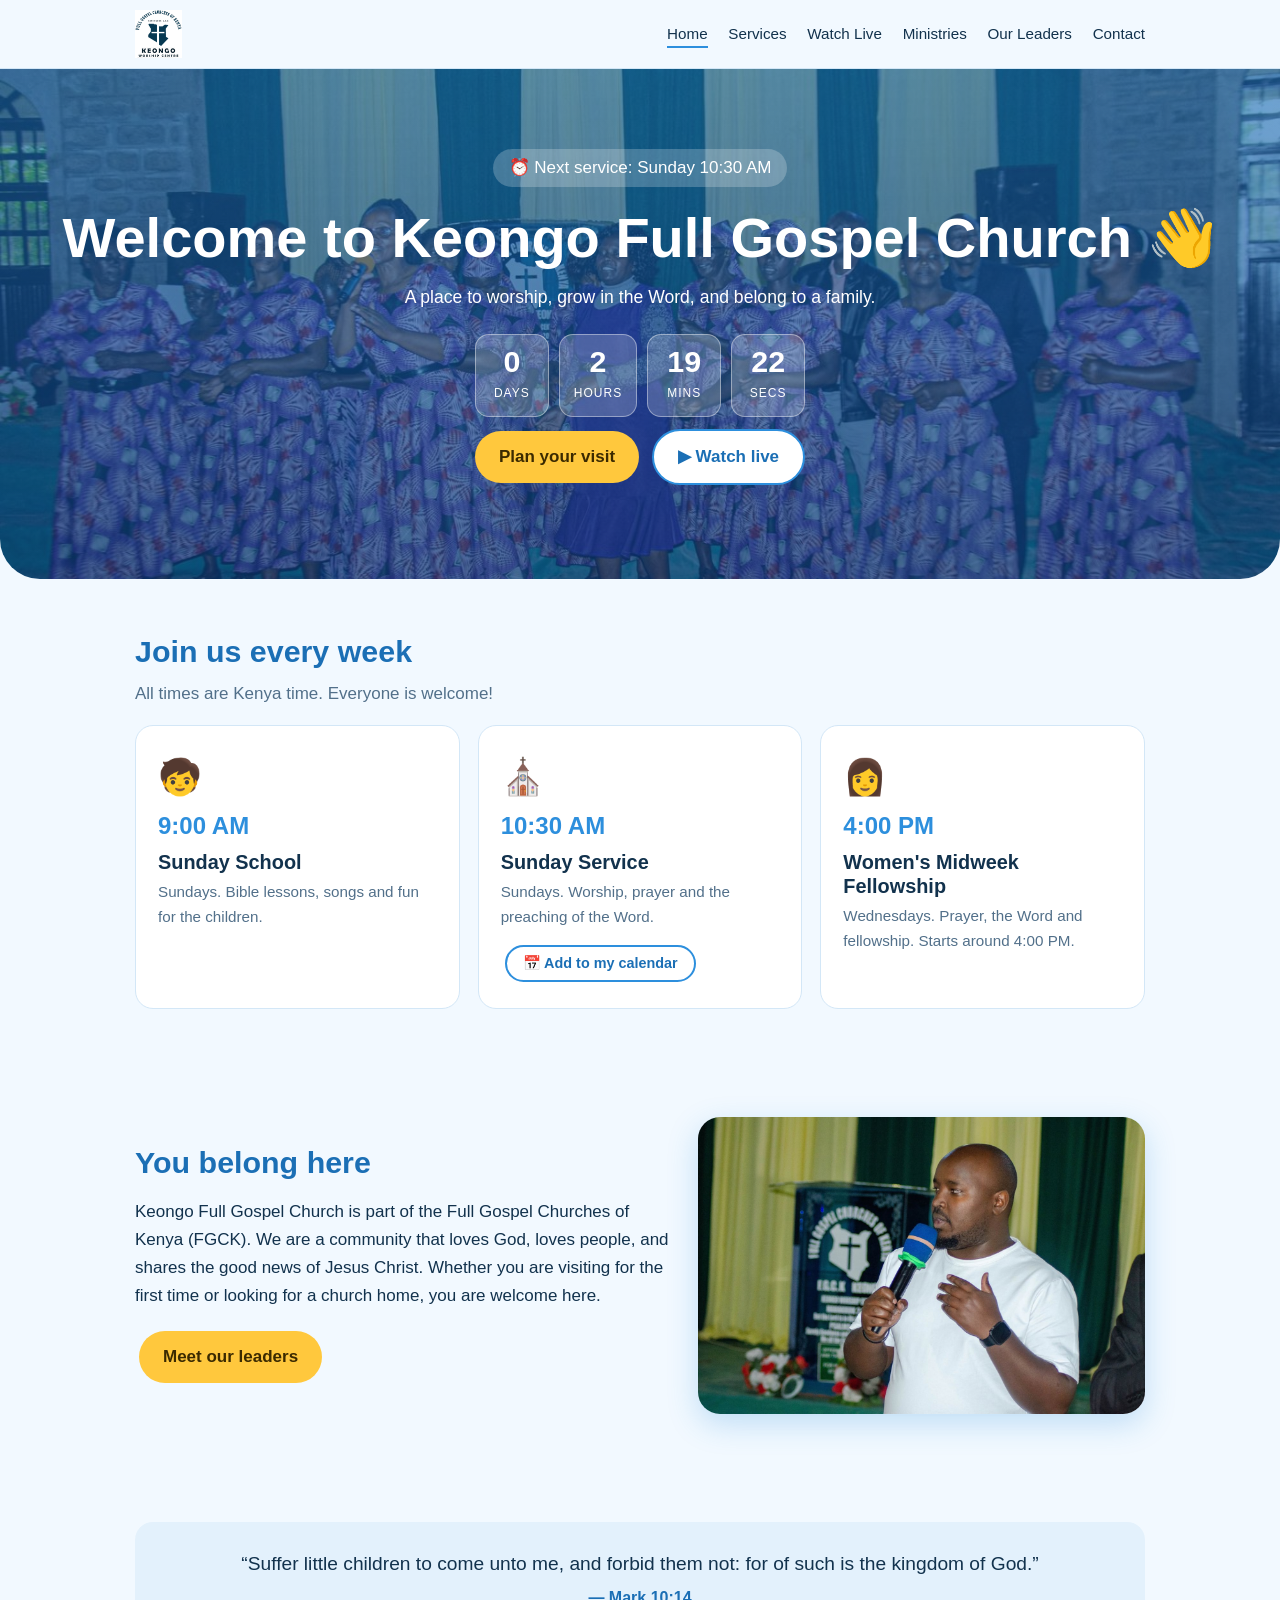
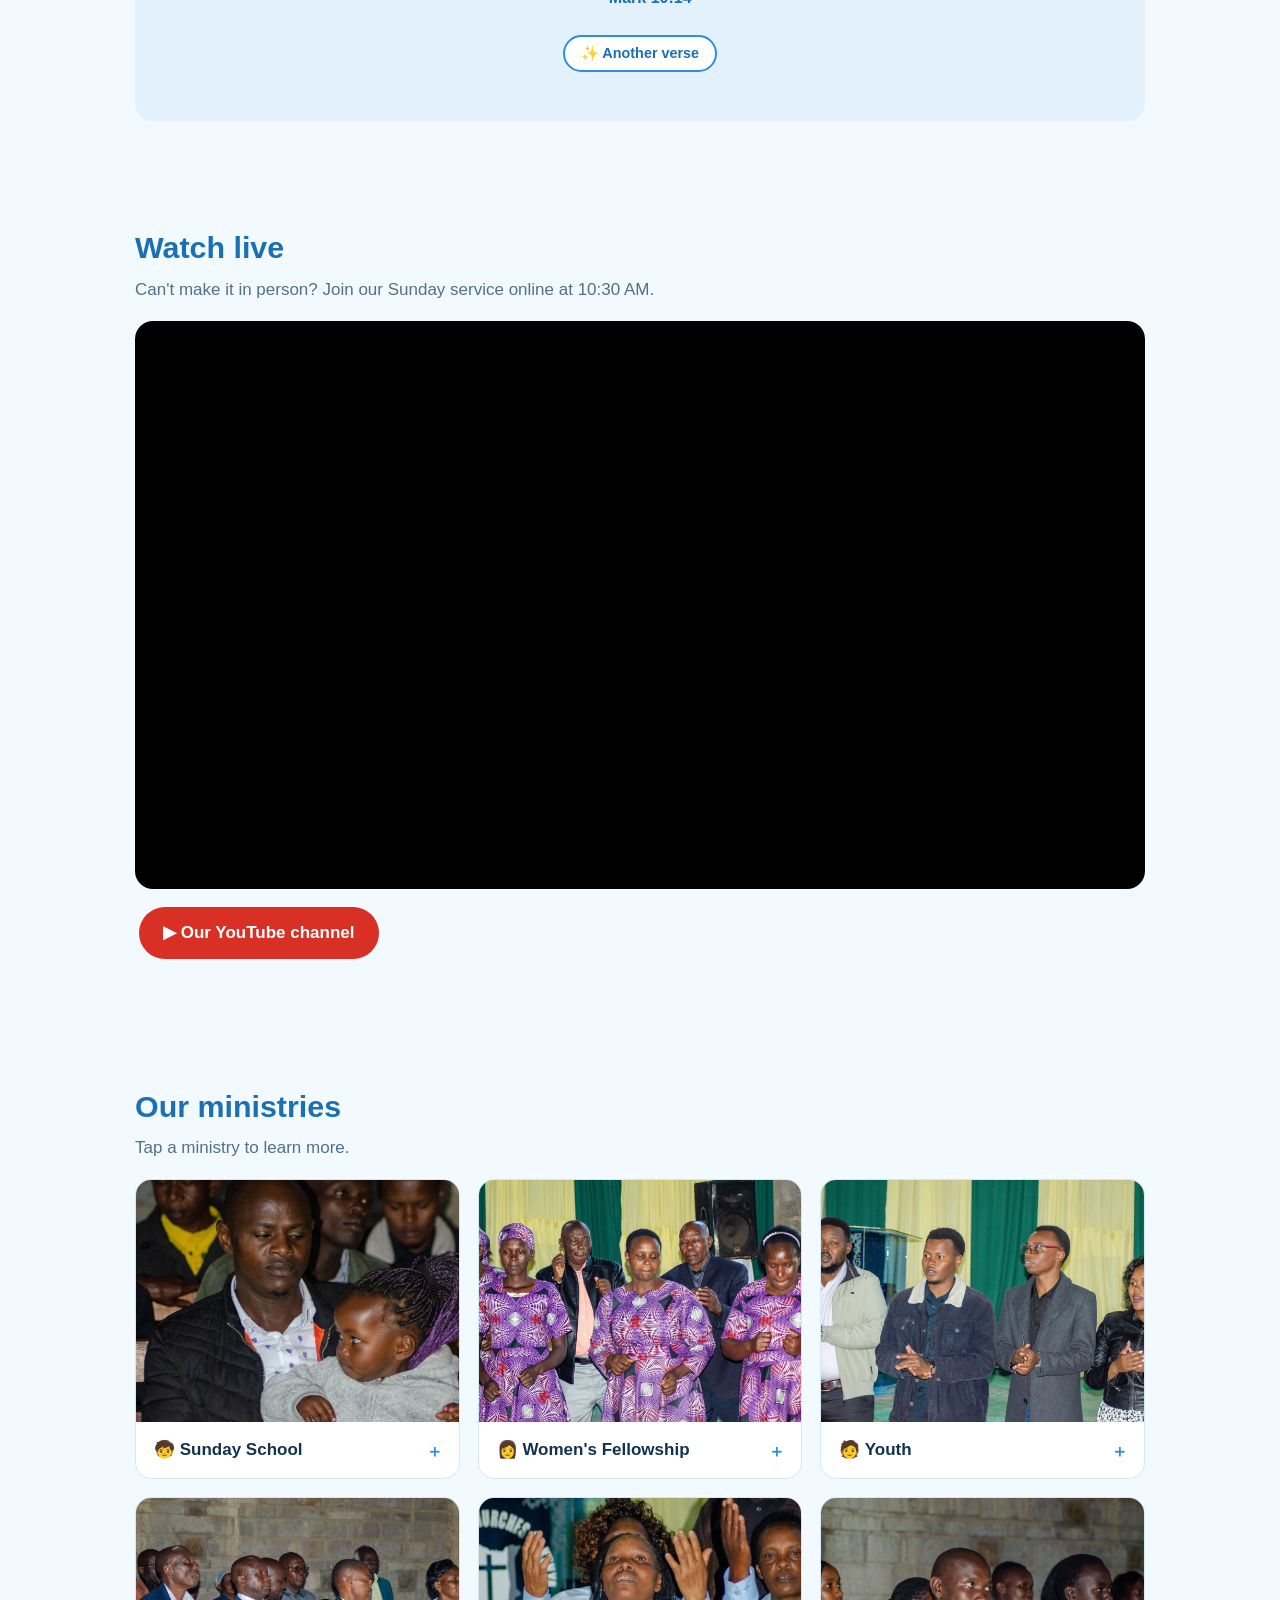
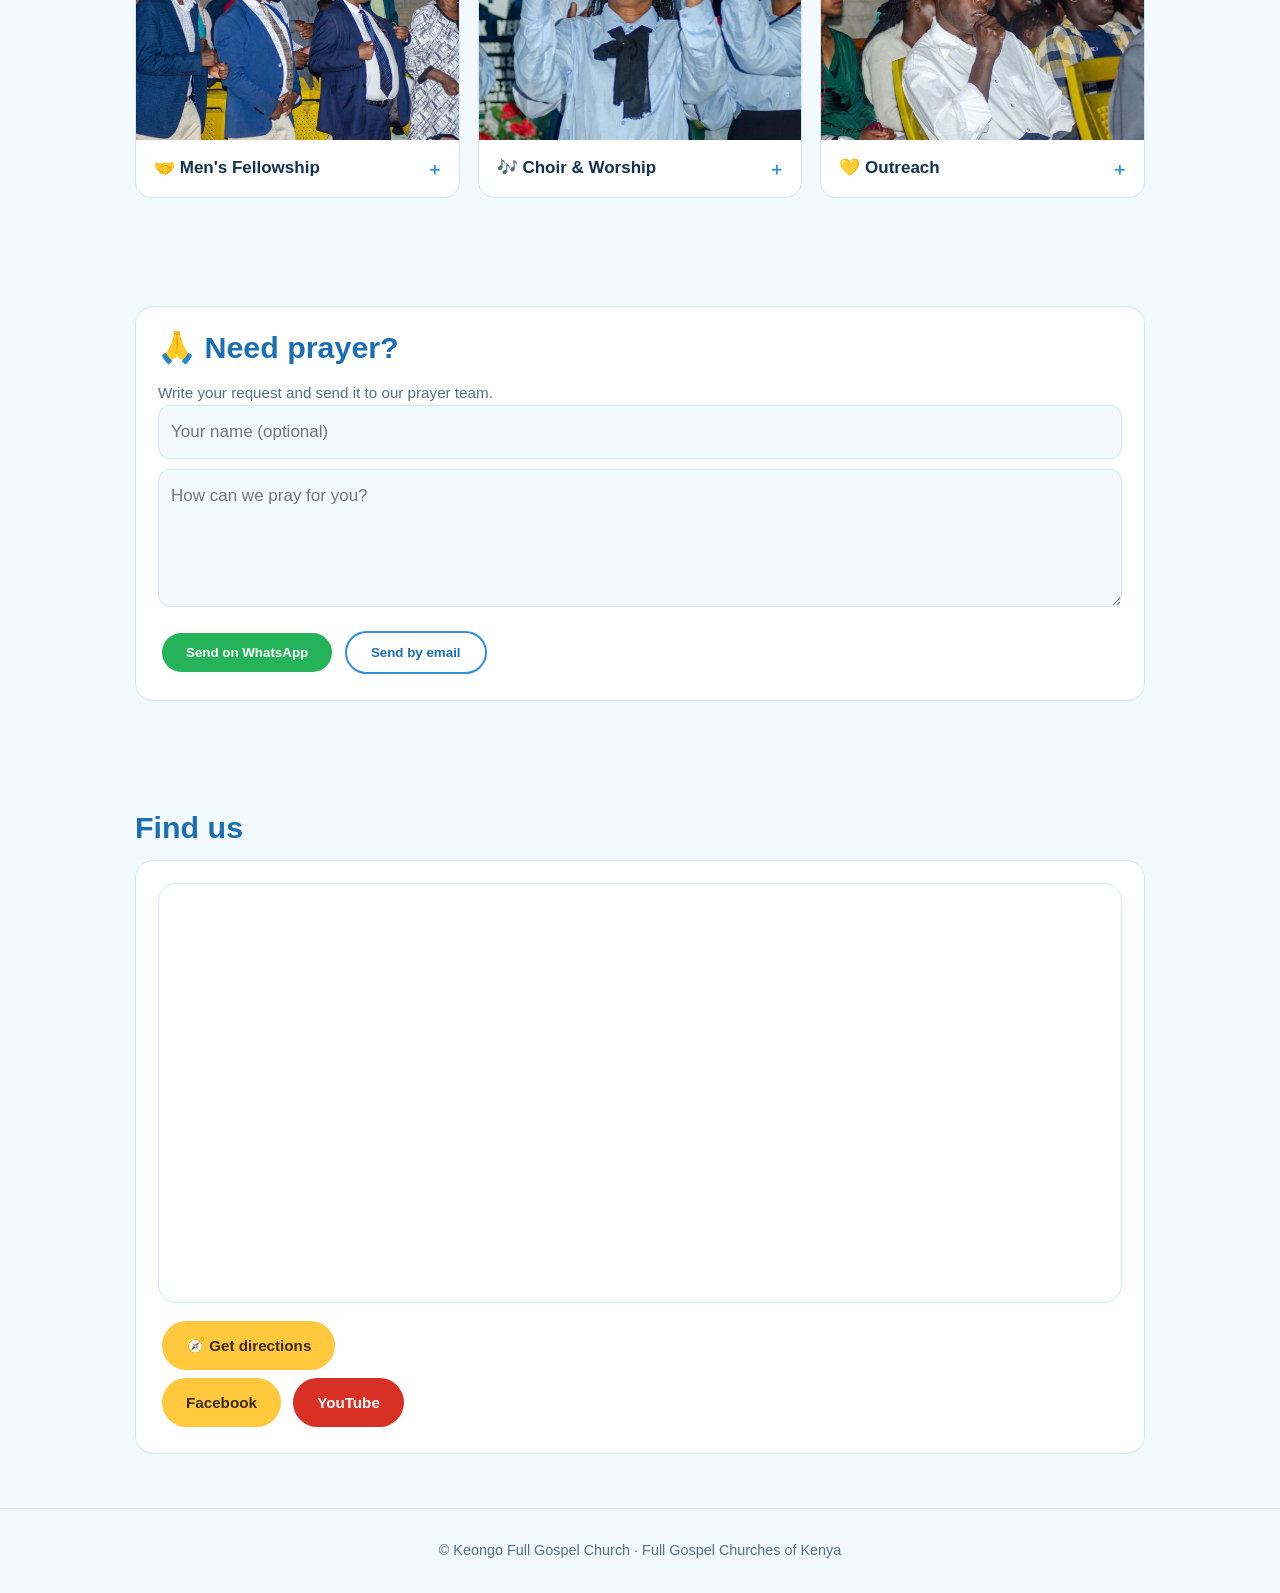
==== index.html @ 27198413 "church website, yay!!!" ====
<!DOCTYPE html>
<html lang="en">
<head>
<meta charset="utf-8">
<meta name="viewport" content="width=device-width, initial-scale=1">
<title>Keongo Full Gospel Church</title>
<meta name="description" content="Keongo Full Gospel Church (FGCK) - service times, ministries, leaders and contacts.">
<link rel="stylesheet" href="style.css">
</head>
<body>
<header><nav>
  <a class="logo" href="index.html"><img src="photos/logo-small.png" alt="Keongo Full Gospel Church" onerror="this.replaceWith('✝ Keongo FGCK')"></a>
  <div>
    <a href="index.html" class="on">Home</a>
    <a href="index.html#times">Services</a>
    <a href="index.html#watch">Watch Live</a>
    <a href="index.html#ministries">Ministries</a>
    <a href="leaders.html">Our Leaders</a>
    <a href="index.html#contact">Contact</a>
  </div>
</nav></header>

<!-- ===== TOP BANNER (photo: photos/hero.jpg) ===== -->
<div class="hero">
  <div class="pill" id="pill">⏰ Next service: Sunday 10:30 AM</div>
  <h1>Welcome to Keongo Full Gospel Church <span class="wave">👋</span></h1>
  <p>A place to worship, grow in the Word, and belong to a family.</p>
  <div class="cd" id="cd">
    <div><b id="cd-d">0</b><span>Days</span></div><div><b id="cd-h">0</b><span>Hours</span></div>
    <div><b id="cd-m">0</b><span>Mins</span></div><div><b id="cd-s">0</b><span>Secs</span></div>
  </div>
  <a class="btn" href="#times">Plan your visit</a>
  <a class="btn alt" href="#watch">▶ Watch live</a>
</div>

<!-- ===== SERVICE TIMES ===== -->
<section id="times">
  <h2 class="rv">Join us every week</h2>
  <p class="sub rv">All times are Kenya time. Everyone is welcome!</p>
  <div class="grid">
    <div class="card rv"><div class="ic">🧒</div><div class="time">9:00 AM</div><h3>Sunday School</h3><p>Sundays. Bible lessons, songs and fun for the children.</p></div>
    <div class="card rv"><div class="ic">⛪</div><div class="time">10:30 AM</div><h3>Sunday Service</h3><p>Sundays. Worship, prayer and the preaching of the Word.</p>
      <p style="margin-top:12px"><button class="btn sm alt" id="ics" type="button">📅 Add to my calendar</button></p></div>
    <div class="card rv"><div class="ic">👩</div><div class="time">4:00 PM</div><h3>Women's Midweek Fellowship</h3><p>Wednesdays. Prayer, the Word and fellowship. Starts around 4:00 PM.</p></div>
  </div>
</section>

<!-- ===== WELCOME ===== -->
<section id="about">
  <div class="about">
    <div class="rv">
      <h2>You belong here</h2>
      <p>Keongo Full Gospel Church is part of the Full Gospel Churches of Kenya (FGCK). We are a community that loves God, loves people, and shares the good news of Jesus Christ. Whether you are visiting for the first time or looking for a church home, you are welcome here.</p>
      <a class="btn" href="leaders.html">Meet our leaders</a>
    </div>
    <img class="rv" src="photos/welcome.jpg" alt="Speaking at Keongo FGC" onerror="this.style.display='none'">
  </div>
</section>

<!-- ===== VERSE ===== -->
<section>
  <div class="verse rv">
    <div id="vt"></div><small id="vr"></small>
    <p><button class="btn sm alt" id="vn" type="button">✨ Another verse</button></p>
  </div>
</section>

<!-- ===== WATCH LIVE (YouTube) =====
  EDIT: replace YOUR_CHANNEL_ID (starts with UC...) and YOUR_CHANNEL_URL (e.g. https://www.youtube.com/@YourChannel)
  Channel ID: YouTube Studio > Settings > Channel > Advanced settings. -->
<section id="watch">
  <h2 class="rv">Watch live</h2>
  <p class="sub rv">Can't make it in person? Join our Sunday service online at 10:30 AM.</p>
  <div class="video rv">
    <iframe src="https://www.youtube.com/embed/live_stream?channel=YOUR_CHANNEL_ID" title="Keongo Full Gospel Church live stream"
      allow="accelerometer; autoplay; encrypted-media; picture-in-picture; fullscreen" allowfullscreen loading="lazy"></iframe>
  </div>
  <p style="margin-top:14px"><a class="btn yt" href="https://www.youtube.com/@fgckkeongo3378" target="_blank" rel="noopener">▶ Our YouTube channel</a></p>
</section>

<!-- ===== MINISTRIES (tap a card to open) =====
  Each ministry has its own photo. To change one, edit the photos/photoN.jpg name in that line. -->
<section id="ministries">
  <h2 class="rv">Our ministries</h2>
  <p class="sub rv">Tap a ministry to learn more.</p>
  <div class="grid">
    <details class="mcard rv"><summary><img src="photos/photo4.jpg" alt="Children enjoying Sunday School" loading="lazy"><span>🧒 Sunday School</span></summary><p>Every Sunday from 9:00 AM, children learn the Bible through stories, songs and activities. Parents are welcome to stay.</p></details>
    <details class="mcard rv"><summary><img src="photos/photo12.jpg" alt="Women's fellowship singing in matching dresses" loading="lazy"><span>👩 Women's Fellowship</span></summary><p>Meets midweek from around 4:00 PM for prayer, Bible study and encouragement.</p></details>
    <details class="mcard rv"><summary><img src="photos/photo3.jpg" alt="Young people singing together" loading="lazy"><span>🧑 Youth</span></summary><p>Young people growing in faith, friendship and purpose.</p></details>
    <details class="mcard rv"><summary><img src="photos/photo6.jpg" alt="Church men worshipping" loading="lazy"><span>🤝 Men's Fellowship</span></summary><p>Brothers encouraging one another to lead and serve in Christ.</p></details>
    <details class="mcard rv"><summary><img src="photos/photo17.jpg" alt="Praise team with hands lifted" loading="lazy"><span>🎶 Choir &amp; Worship</span></summary><p>Leading the church in praise with voices, keyboard and drums. Want to join? Speak to our worship team.</p></details>
    <details class="mcard rv"><summary><img src="photos/photo5.jpg" alt="Congregation listening attentively" loading="lazy"><span>💛 Outreach</span></summary><p>Serving our community with love, prayer and practical help.</p></details>
  </div>
</section>

<!-- ===== PRAYER REQUEST ===== -->
<section id="prayer">
  <div class="card rv">
    <h2>🙏 Need prayer?</h2>
    <p class="sub">Write your request and send it to our prayer team.</p>
    <form onsubmit="return false">
      <input id="pn" placeholder="Your name (optional)">
      <textarea id="pr" rows="4" placeholder="How can we pray for you?"></textarea>
      <button class="btn wa" id="pw" type="button">Send on WhatsApp</button>
      <button class="btn alt" id="pe" type="button">Send by email</button>
    </form>
  </div>
</section>

<!-- ===== CONTACT (edit details in script.js, top of file) ===== -->
<section id="contact">
  <h2 class="rv">Find us</h2>
  <div class="card rv">
    <div class="map rv">
  <iframe src="https://www.google.com/maps?q=Keongo+Full+Gospel+Church+Kenya&output=embed"
    title="Keongo Full Gospel Church location" loading="lazy" allowfullscreen></iframe>
</div>
<p><a class="btn" href="https://www.google.com/maps/dir/?api=1&destination=Keongo+Full+Gospel+Church+Kenya" target="_blank" rel="noopener">🧭 Get directions</a></p>
    <p>
      <a class="btn" href="https://www.facebook.com/KeongoFGCK" target="_blank" rel="noopener">Facebook</a>
      <a class="btn yt" href="https://www.youtube.com/@fgckkeongo3378" target="_blank" rel="noopener">YouTube</a>
    </p>
  </div>
</section>

<footer>© Keongo Full Gospel Church · Full Gospel Churches of Kenya</footer>
<script src="script.js"></script>
</body>
</html>
---- style.css ----
:root{--bg:#f2f9ff;--card:#fff;--ink:#12324d;--muted:#52708a;--accent:#2d8fdd;--accent2:#1b6fb5;--sun:#ffc83d;--line:#d3e7f7;--soft:#e3f1fc}
@media (prefers-color-scheme:dark){:root{--bg:#0d1b2a;--card:#14283c;--ink:#e8f3fc;--muted:#9db7cc;--accent:#5db4f5;--accent2:#8cc9f8;--line:#24405a;--soft:#112336}}
*,*:before,*:after{box-sizing:border-box}
html{scroll-behavior:smooth;scroll-padding-top:70px}
body{margin:0;background:var(--bg);color:var(--ink);font:17px/1.65 "Segoe UI",Verdana,Arial,sans-serif}
img{max-width:100%}a{color:var(--accent2)}
h1,h2,h3{line-height:1.2}
header{position:sticky;top:0;z-index:10;background:color-mix(in srgb,var(--bg) 90%,transparent);backdrop-filter:blur(8px);border-bottom:1px solid var(--line)}
nav{max-width:1050px;margin:auto;display:flex;justify-content:space-between;align-items:center;padding:10px 20px;flex-wrap:wrap;gap:6px}
nav b{color:var(--accent2);font-size:1.1rem;text-decoration:none}
nav div a{margin-left:16px;color:var(--ink);text-decoration:none;font-size:.95rem;padding:4px 0;border-bottom:2px solid transparent}
nav div a:hover,nav div a.on{border-color:var(--accent)}
.hero{background:linear-gradient(rgba(25,110,185,.62),rgba(10,60,120,.72)),url("photos/hero.jpg") center/cover,linear-gradient(160deg,#5eb4f2,#2d8fdd);color:#fff;text-align:center;padding:80px 20px 90px;border-radius:0 0 40px 40px}
.hero.small{padding:60px 20px 70px}
.hero h1{font-size:clamp(2rem,6vw,3.5rem);margin:.2em 0}
.hero p{max-width:560px;margin:0 auto 22px;font-size:1.1rem}
.wave{display:inline-block;animation:w 2.4s infinite;transform-origin:70% 70%}
@keyframes w{0%,60%,100%{transform:rotate(0)}10%,30%{transform:rotate(14deg)}20%,40%{transform:rotate(-8deg)}50%{transform:rotate(10deg)}}
.btn{display:inline-block;background:var(--sun);color:#3b2a00;padding:12px 24px;border-radius:30px;text-decoration:none;font-weight:700;border:0;cursor:pointer;font:700 1rem inherit;font-family:inherit;margin:4px;transition:transform .15s,box-shadow .15s}
.btn:hover{transform:translateY(-3px);box-shadow:0 8px 18px rgba(0,0,0,.2)}
.btn.alt{background:var(--card);color:var(--accent2);border:2px solid var(--accent)}
.btn.yt{background:#d93025;color:#fff}.btn.wa{background:#25b35a;color:#fff}.btn.sm{padding:8px 16px;font-size:.9rem}
.cd{display:flex;gap:10px;justify-content:center;margin:18px 0 8px;flex-wrap:wrap}
.cd div{background:rgba(255,255,255,.2);border:1px solid rgba(255,255,255,.4);border-radius:14px;padding:10px 14px;min-width:74px}
.cd b{display:block;font-size:1.9rem;line-height:1.1}.cd span{font-size:.75rem;text-transform:uppercase;letter-spacing:1px}
.pill{display:inline-block;background:rgba(255,255,255,.22);border-radius:30px;padding:5px 16px;margin-bottom:6px}
.pill.live{background:#d93025;animation:pulse 1.4s infinite}
@keyframes pulse{50%{opacity:.6}}
section{max-width:1050px;margin:auto;padding:54px 20px}
h2{color:var(--accent2);font-size:1.9rem;margin:0 0 .5em}
.sub{color:var(--muted);margin-top:-.3em}
.grid{display:grid;grid-template-columns:repeat(auto-fit,minmax(240px,1fr));gap:18px}
.card{background:var(--card);border:1px solid var(--line);border-radius:18px;padding:22px;transition:transform .2s,box-shadow .2s}
.card:hover{transform:translateY(-5px);box-shadow:0 12px 26px rgba(45,143,221,.18)}
.card h3{margin:.3em 0 .2em}.card p{margin:0;color:var(--muted);font-size:.95rem}
.ic{font-size:2.2rem}.time{font-size:1.5rem;font-weight:800;color:var(--accent)}
.ph{background:#fff3c4;color:#3b2a00;padding:0 5px;border-radius:4px}
.about{display:grid;gap:26px;align-items:center}@media(min-width:760px){.about{grid-template-columns:1.2fr 1fr}}
.about img{width:100%;border-radius:22px;display:block;box-shadow:0 10px 30px rgba(45,143,221,.25);transform:rotate(1.5deg)}
.verse{background:var(--soft);border-radius:18px;padding:26px;text-align:center;font-size:1.2rem}
.verse small{display:block;color:var(--accent2);font-weight:700;margin-top:6px}
.video{position:relative;aspect-ratio:16/9;border-radius:18px;overflow:hidden;background:#000}
.video iframe{position:absolute;inset:0;width:100%;height:100%;border:0}
details{background:var(--card);border:1px solid var(--line);border-radius:16px;padding:14px 18px}
details[open]{border-color:var(--accent);box-shadow:0 6px 18px rgba(45,143,221,.15)}
summary{cursor:pointer;font-weight:700;list-style:none}summary::-webkit-details-marker{display:none}
summary:after{content:"＋";float:right;color:var(--accent)}details[open] summary:after{content:"－"}
details p{margin:10px 0 0;color:var(--muted);font-size:.95rem}
.gallery{display:grid;grid-template-columns:repeat(auto-fill,minmax(210px,1fr));gap:12px}
.gallery img{width:100%;aspect-ratio:4/3;object-fit:cover;object-position:center 25%;border-radius:14px;display:block;cursor:zoom-in;transition:transform .25s}
.gallery img:hover{transform:scale(1.04) rotate(-.6deg)}
#lb{position:fixed;inset:0;background:rgba(5,25,45,.93);display:none;align-items:center;justify-content:center;z-index:30}
#lb img{max-width:92vw;max-height:88vh;border-radius:8px}
#lb button{position:absolute;background:rgba(255,255,255,.2);color:#fff;border:0;font-size:1.8rem;width:48px;height:48px;border-radius:50%;cursor:pointer}
#lb .x{top:16px;right:16px}#lb .p{left:12px}#lb .n{right:12px}
form input,form textarea{width:100%;padding:12px;border:1px solid var(--line);border-radius:12px;font:inherit;background:var(--bg);color:var(--ink);margin-bottom:10px}
.person{text-align:center}
.av{width:120px;height:120px;border-radius:50%;margin:0 auto 10px;background:linear-gradient(135deg,#7cc4f5,#2d8fdd);color:#fff;font-size:2.2rem;font-weight:800;display:flex;align-items:center;justify-content:center;overflow:hidden}
.av img{width:100%;height:100%;object-fit:cover}
.person .role{color:var(--accent2);font-weight:700;font-size:.9rem}
.person.big{max-width:420px;margin:0 auto 26px;border:2px solid var(--accent)}.person.big .av{width:160px;height:160px}
footer{text-align:center;padding:30px 20px;color:var(--muted);border-top:1px solid var(--line);font-size:.9rem}
.js .rv{opacity:0;transform:translateY(26px);transition:opacity .6s,transform .6s}.js .rv.in{opacity:1;transform:none}
@media (prefers-reduced-motion:reduce){*{animation:none!important;transition:none!important}.js .rv{opacity:1;transform:none}}
.av img+span{display:none}

.mcard{padding:0;overflow:hidden}
.mcard summary{position:relative}
.mcard summary:after{position:absolute;right:16px;bottom:12px;float:none}
.mcard img{width:100%;aspect-ratio:4/3;object-fit:cover;object-position:center 25%;display:block;transition:transform .3s}
.mcard:hover img{transform:scale(1.05)}
.mcard summary{overflow:hidden}
.mcard span{display:block;padding:14px 46px 14px 18px;font-weight:700}
.mcard p{padding:0 18px 18px;margin:0}
.map{position:relative;aspect-ratio:16/9;max-height:420px;width:100%;border-radius:18px;overflow:hidden;border:1px solid var(--line);margin-bottom:14px}
.map iframe{position:absolute;inset:0;width:100%;height:100%;border:0}
.logo{display:flex;align-items:center;text-decoration:none}
.logo img{height:48px;width:auto;display:block}
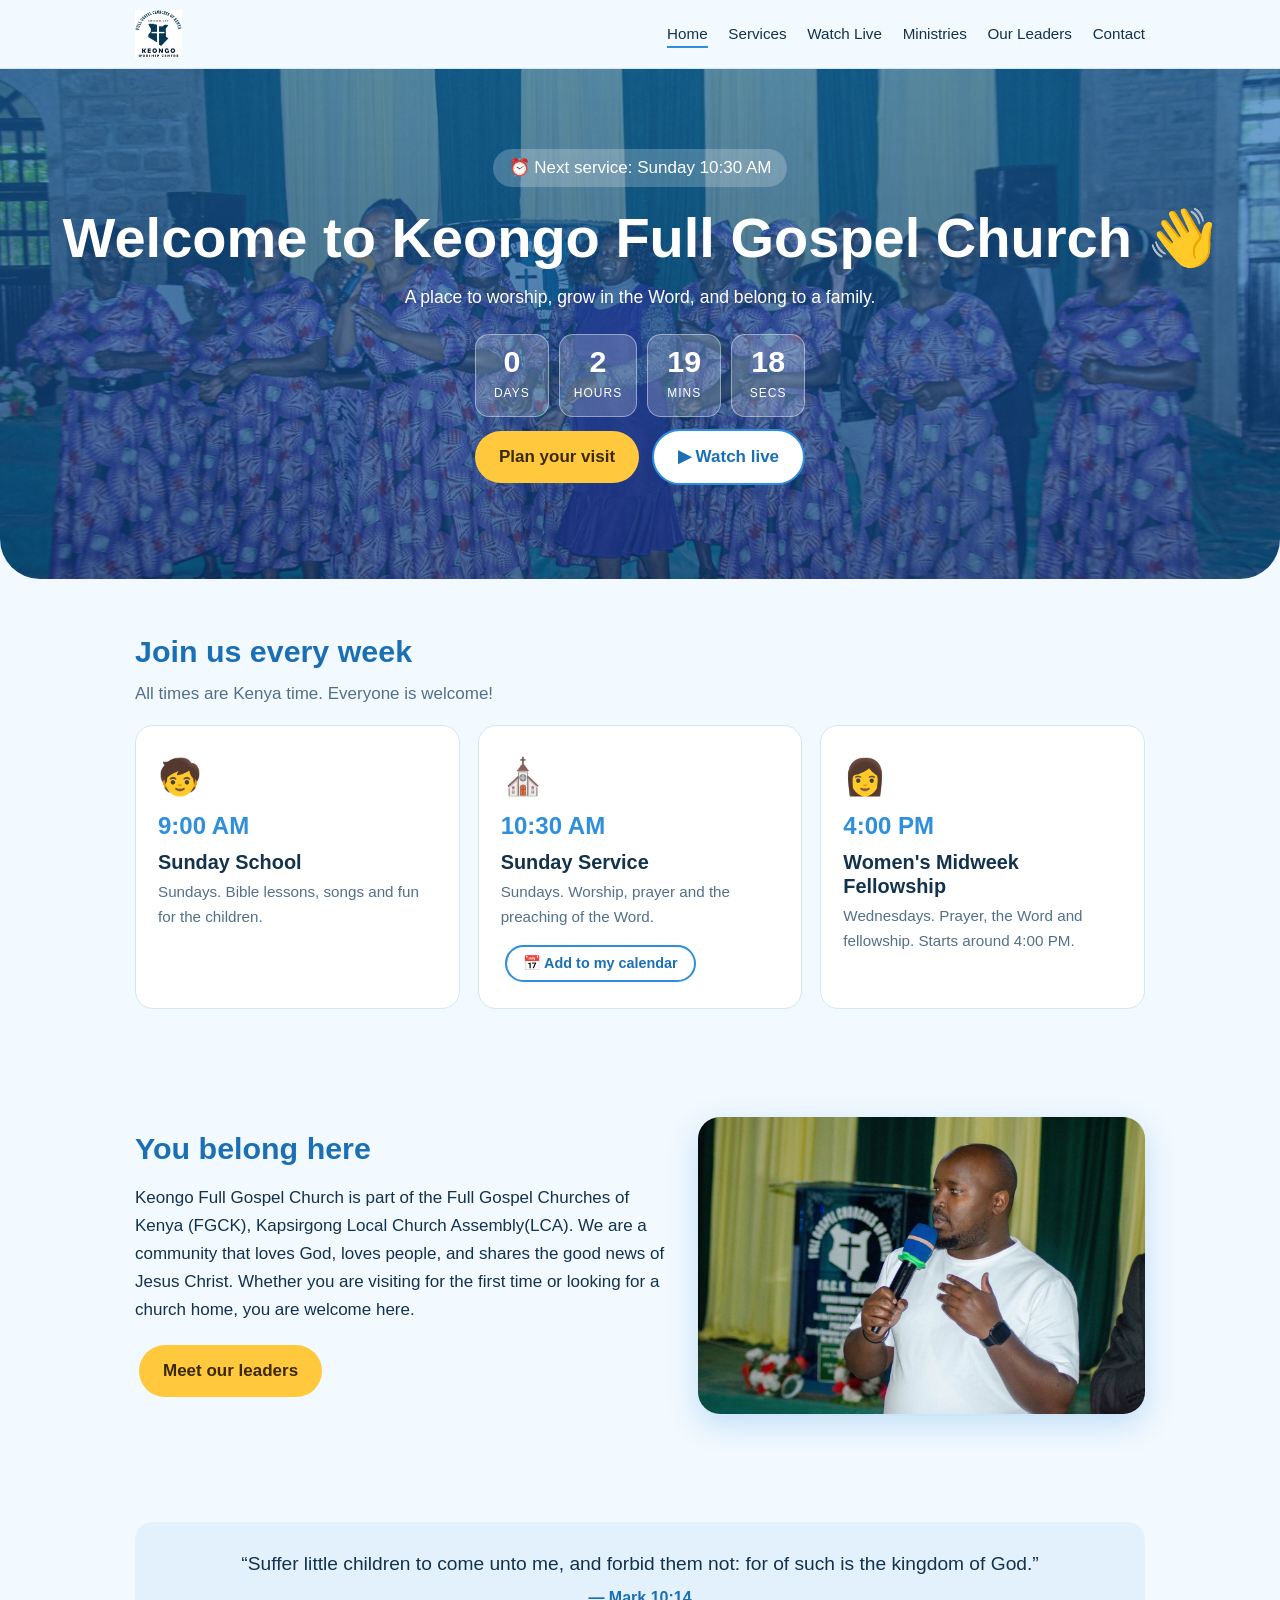
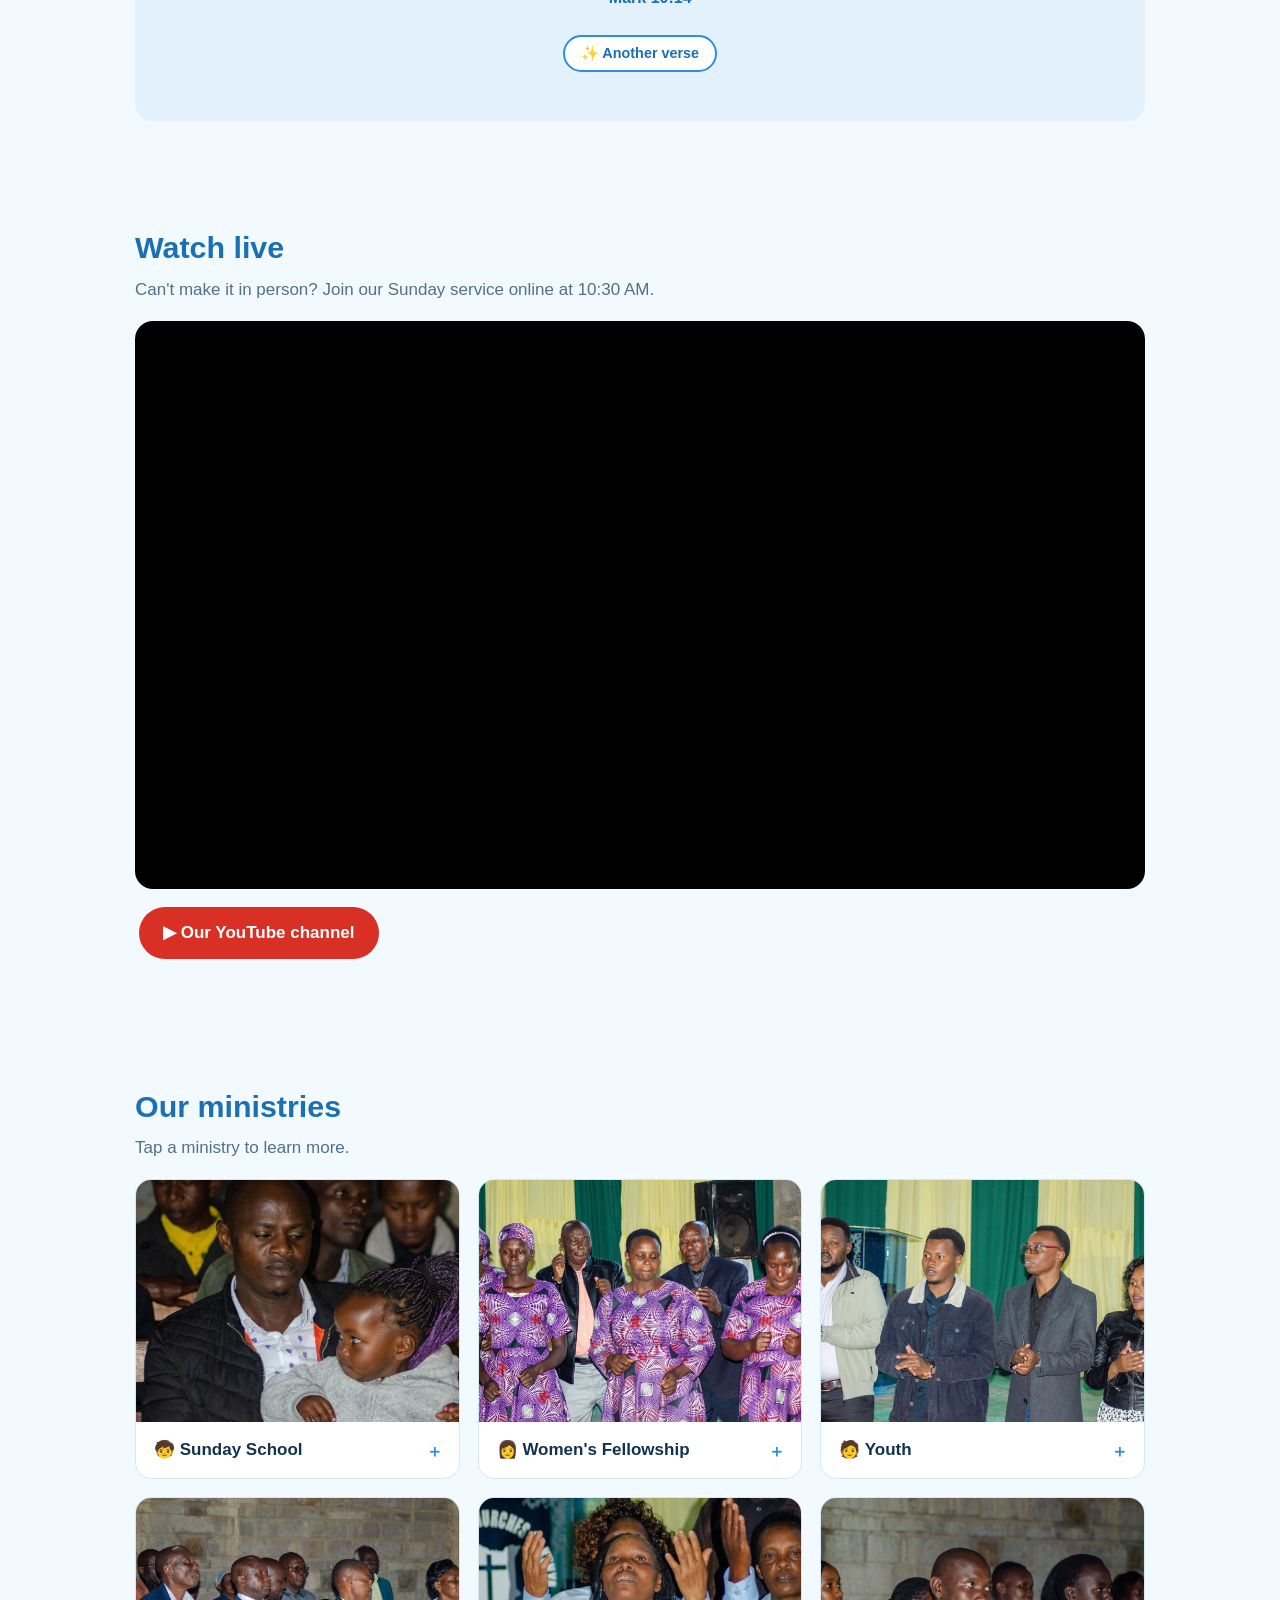
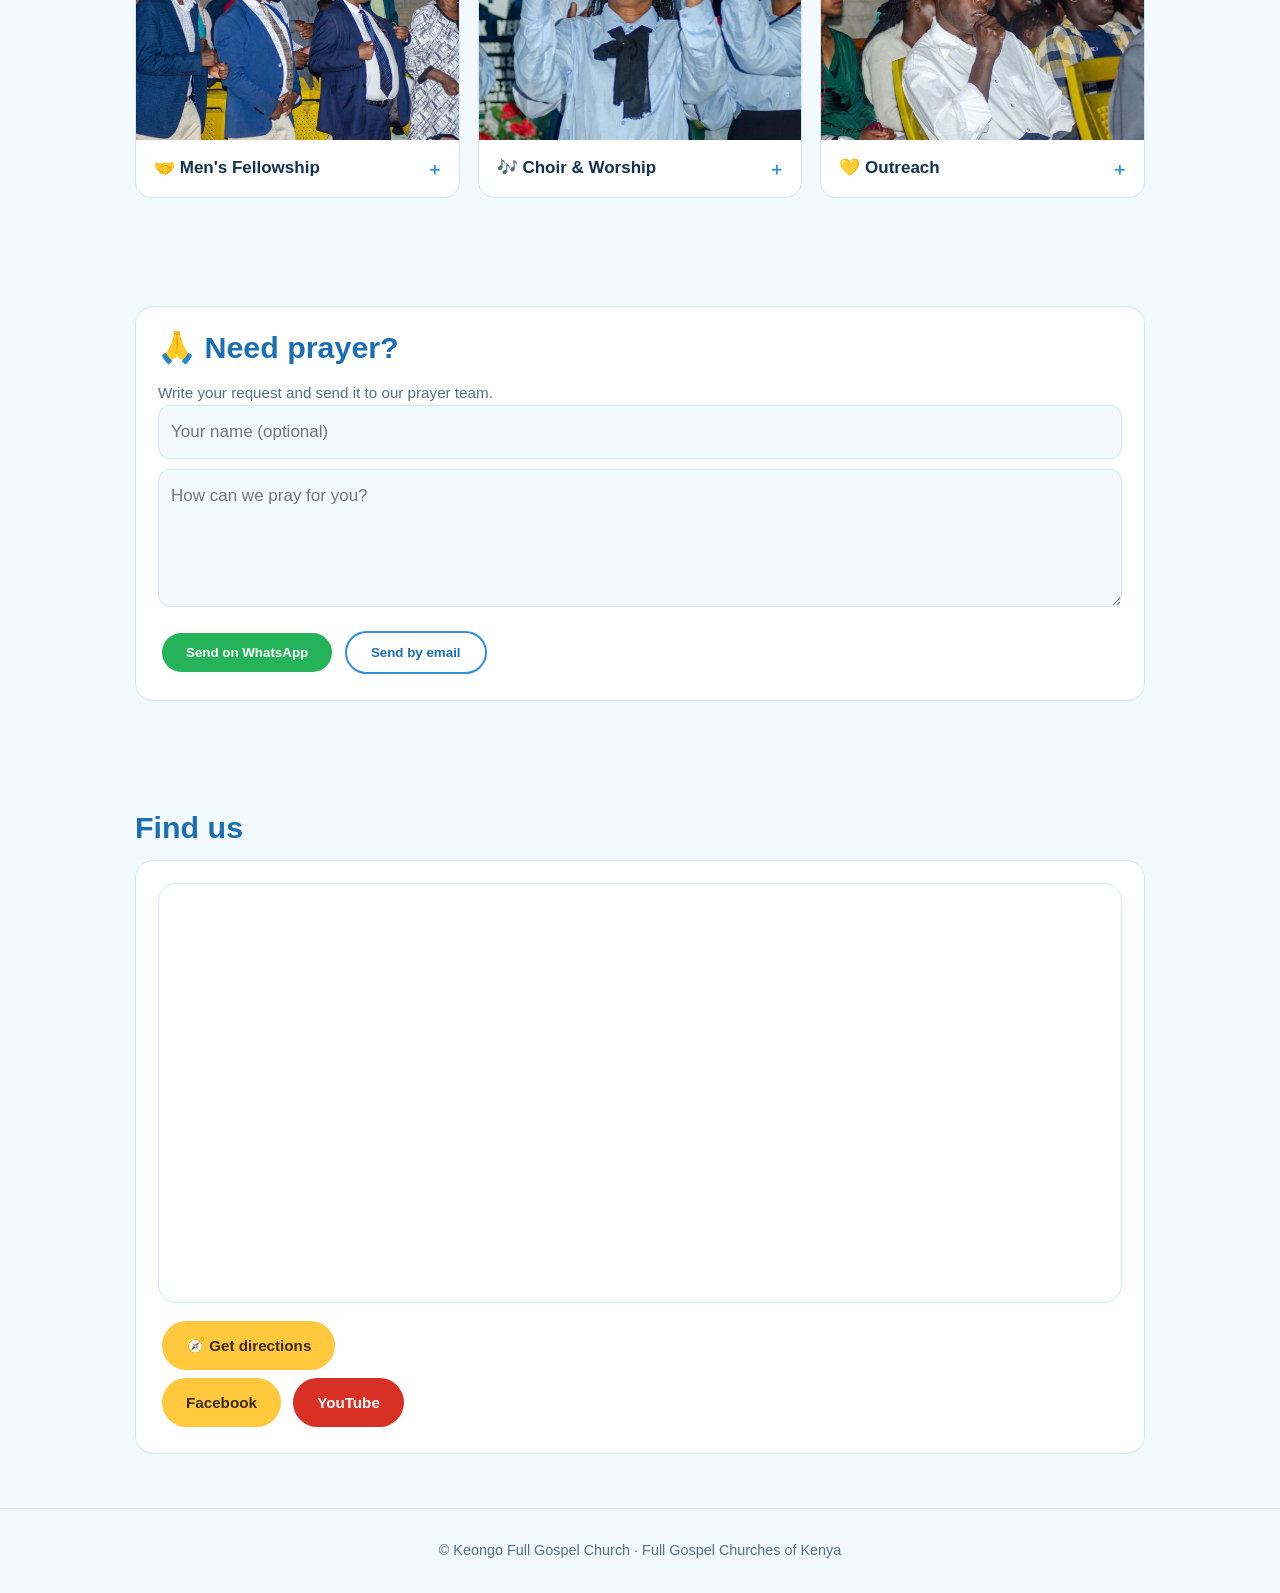
==== commit 772ef7b0: "slight chanhe to the description" ====
--- a/index.html
+++ b/index.html
@@ -50,7 +50,7 @@
   <div class="about">
     <div class="rv">
       <h2>You belong here</h2>
-      <p>Keongo Full Gospel Church is part of the Full Gospel Churches of Kenya (FGCK). We are a community that loves God, loves people, and shares the good news of Jesus Christ. Whether you are visiting for the first time or looking for a church home, you are welcome here.</p>
+      <p>Keongo Full Gospel Church is part of the Full Gospel Churches of Kenya (FGCK), Kapsirgong Local Church Assembly(LCA). We are a community that loves God, loves people, and shares the good news of Jesus Christ. Whether you are visiting for the first time or looking for a church home, you are welcome here.</p>
       <a class="btn" href="leaders.html">Meet our leaders</a>
     </div>
     <img class="rv" src="photos/welcome.jpg" alt="Speaking at Keongo FGC" onerror="this.style.display='none'">
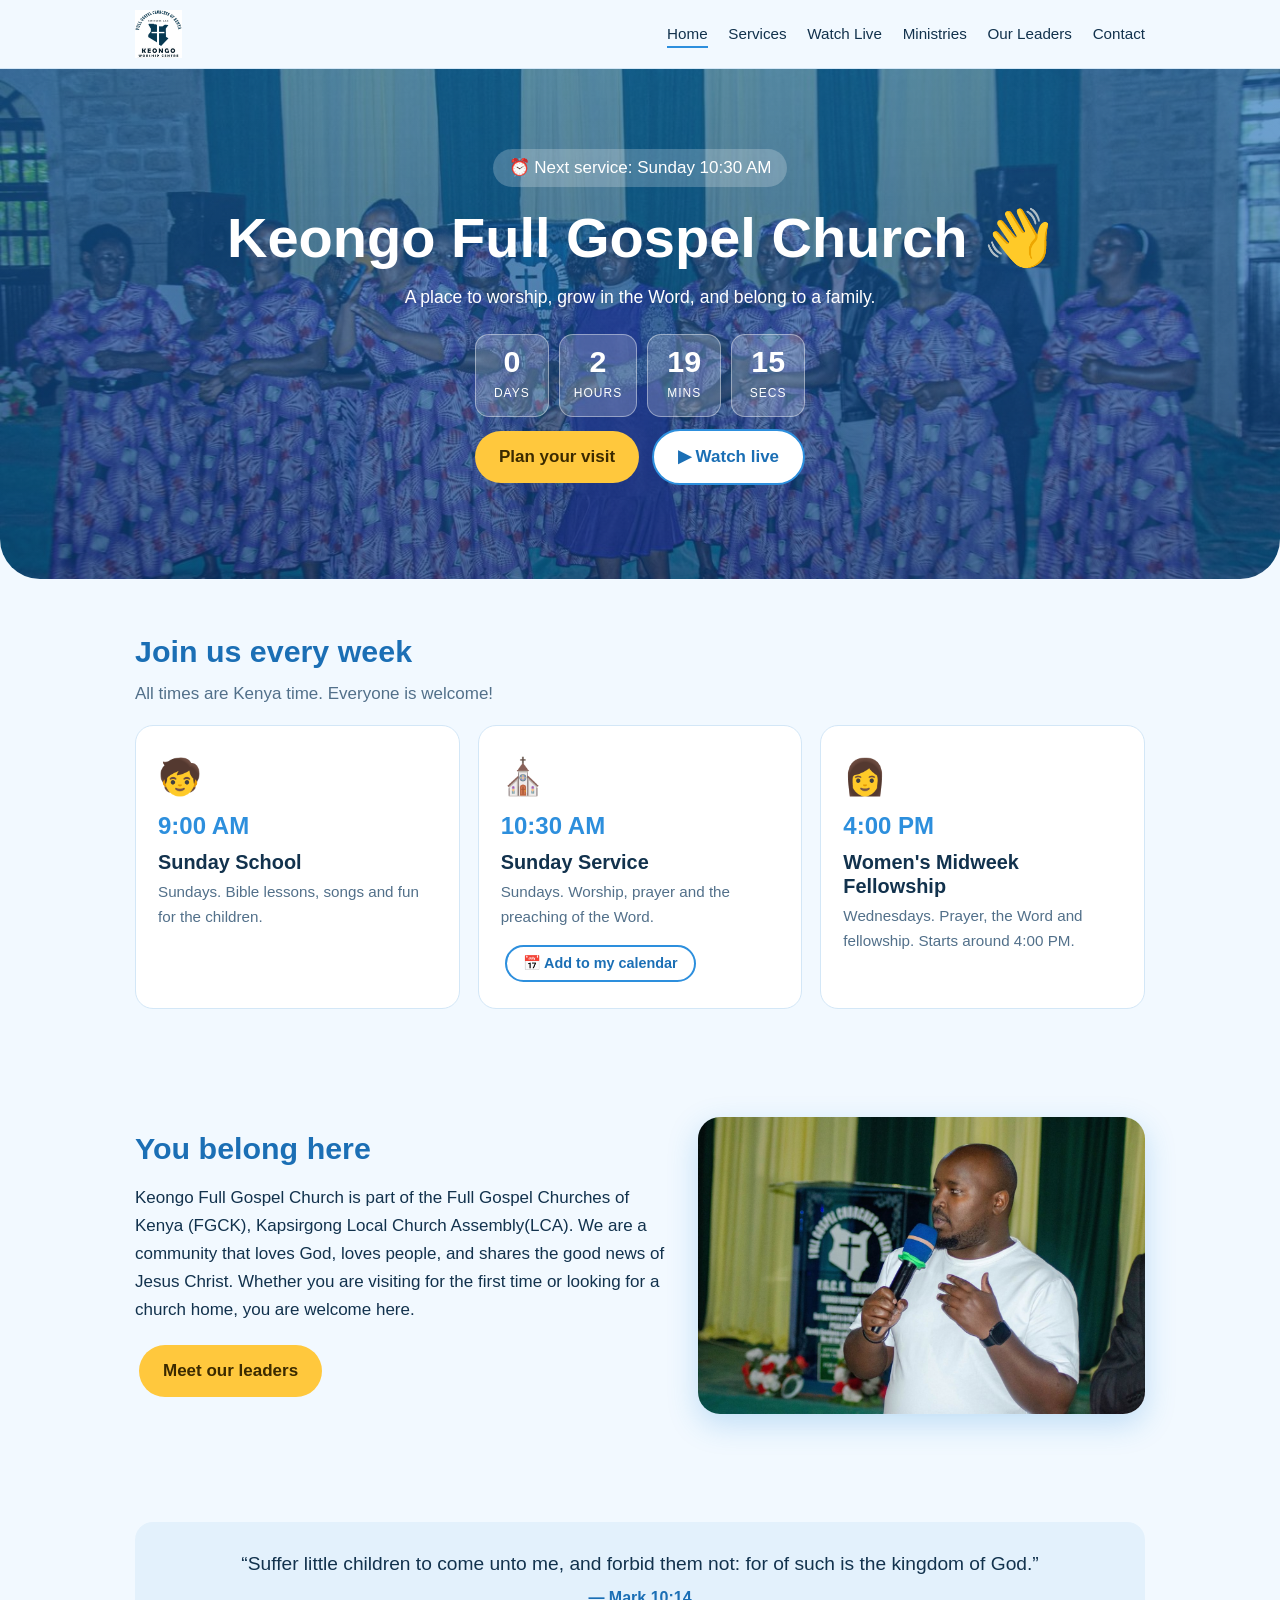
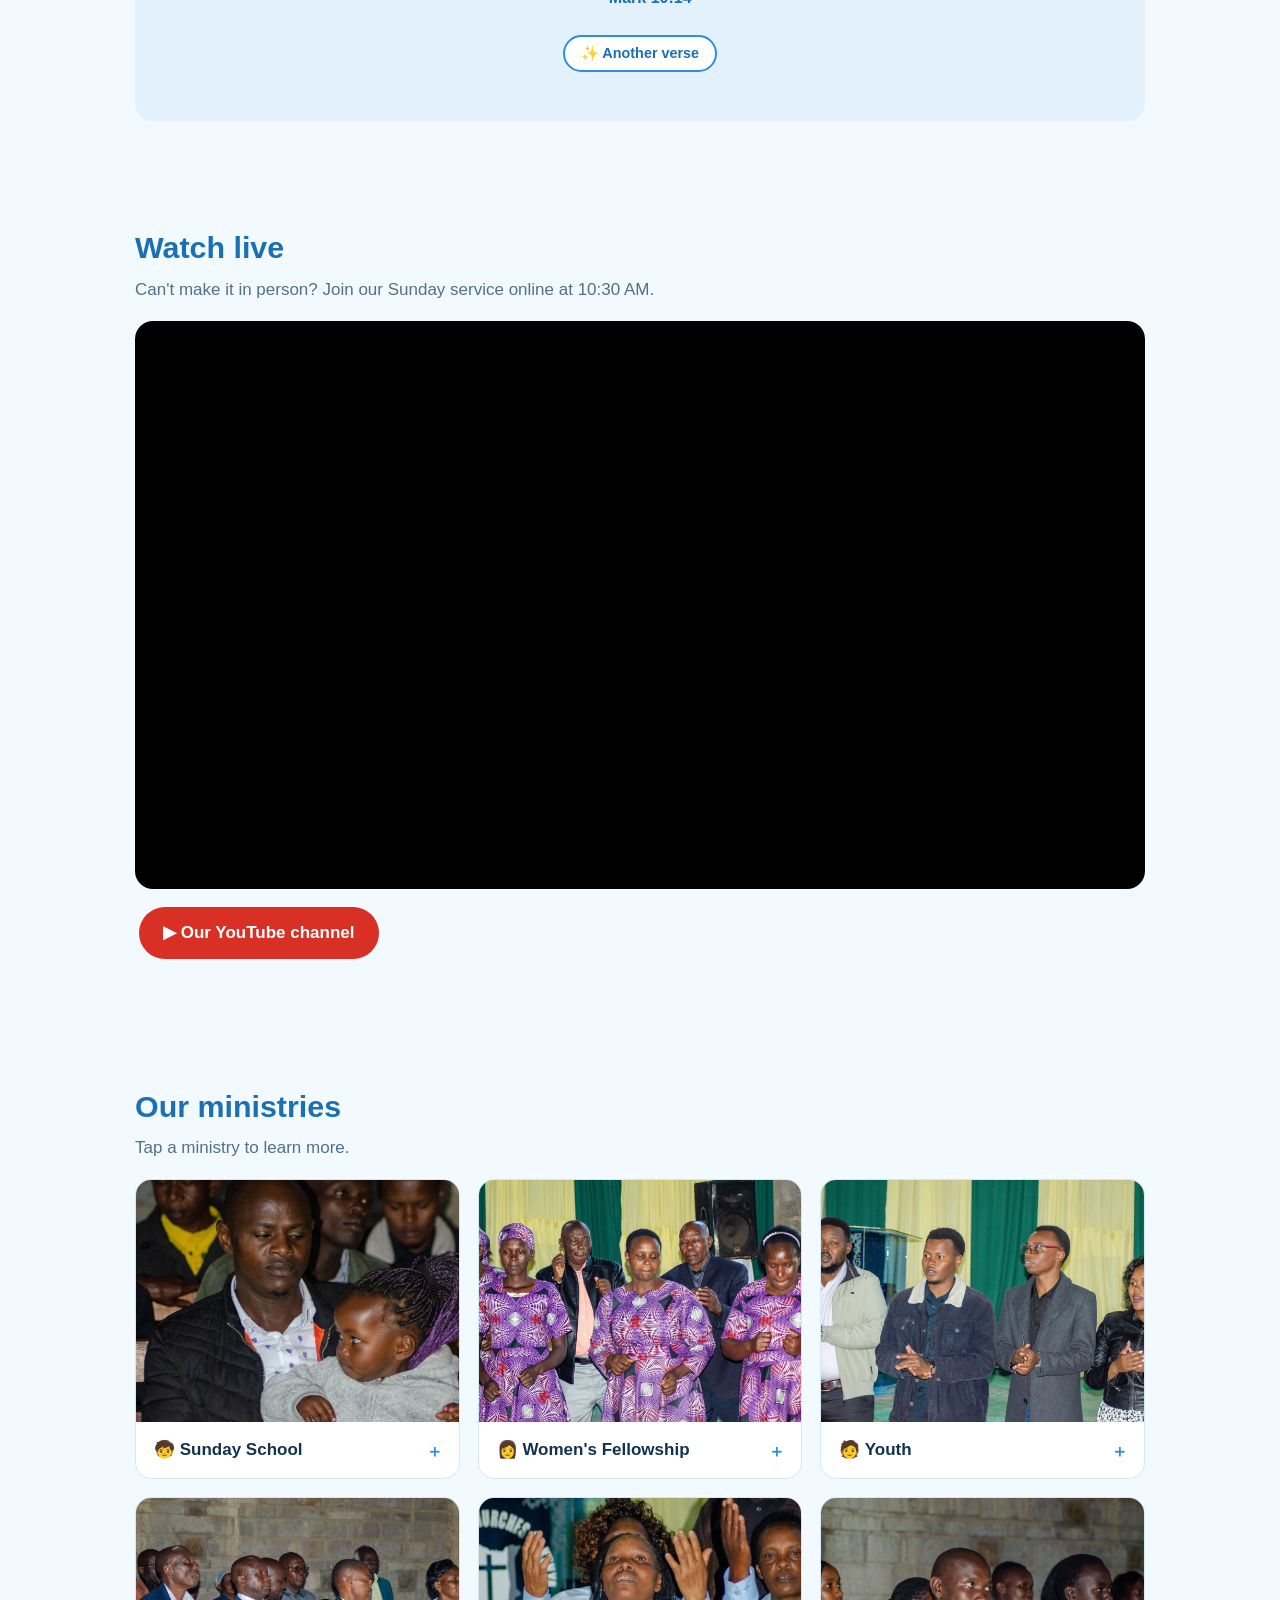
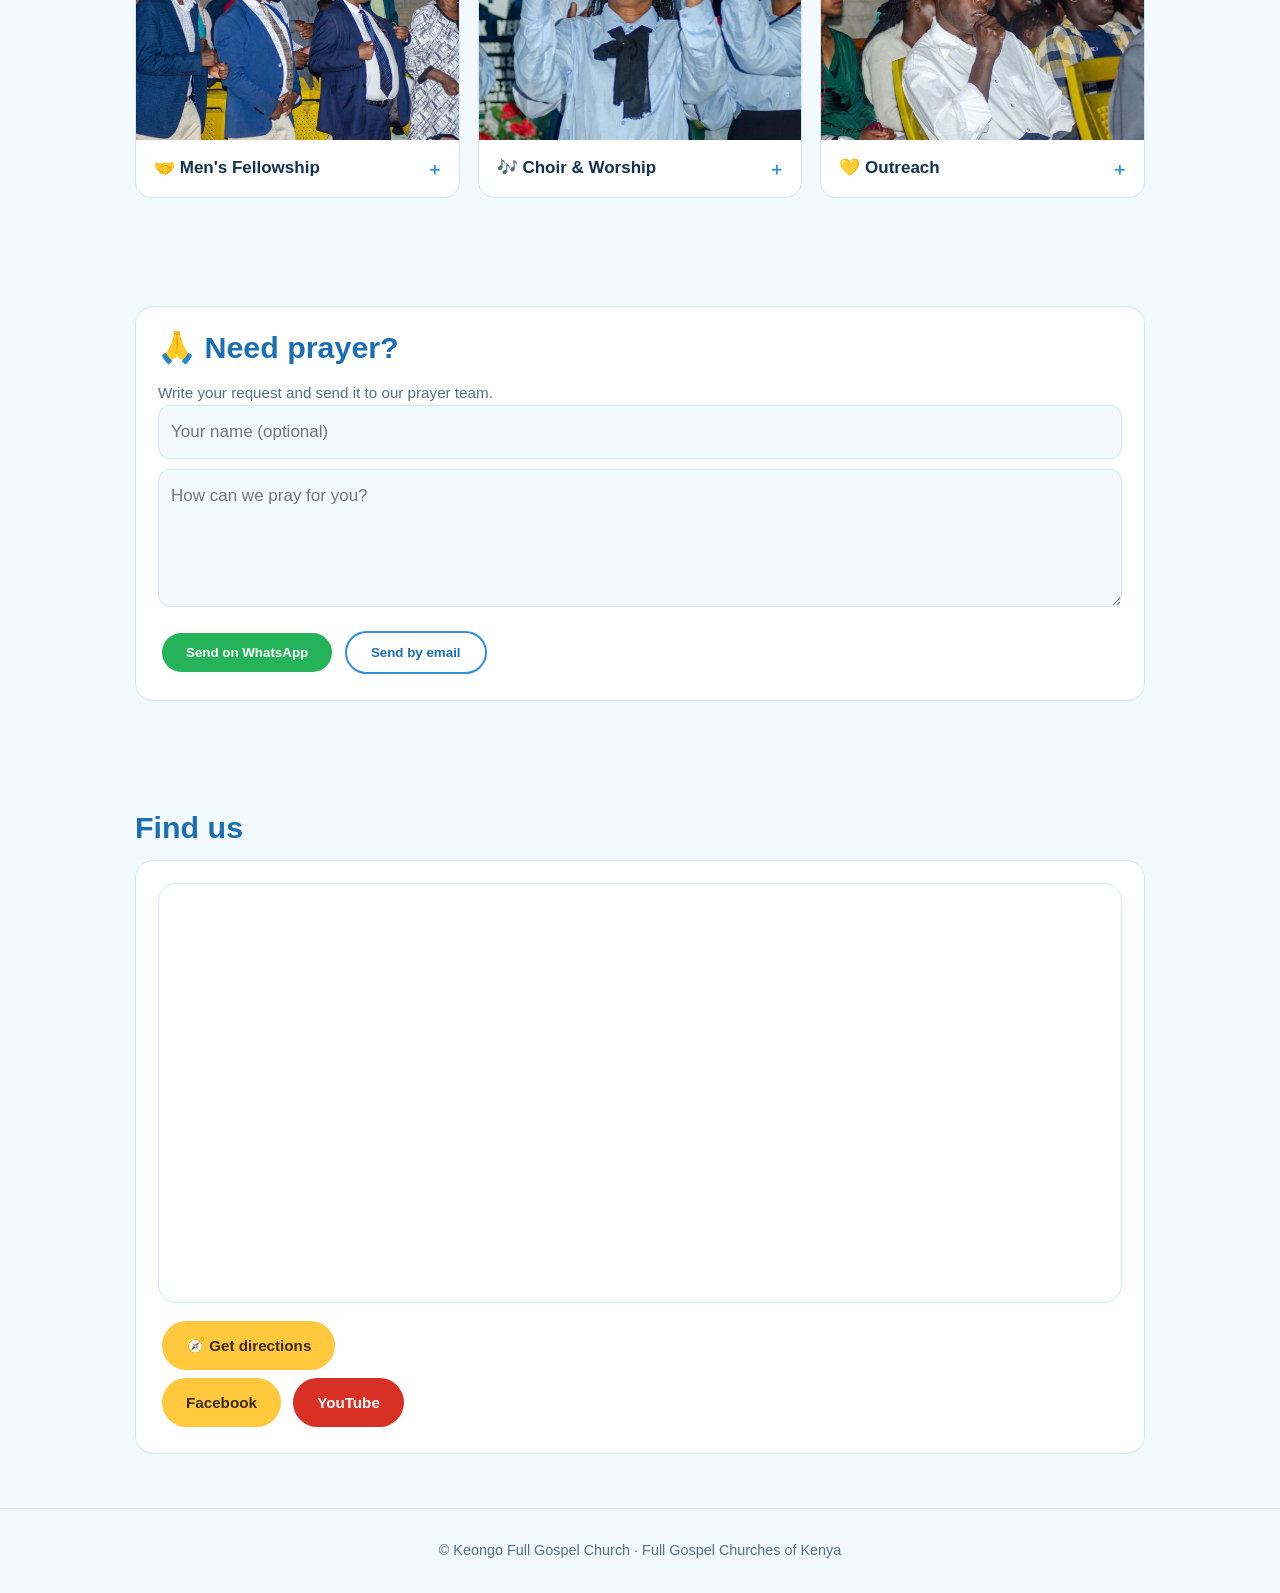
==== commit 0ad549aa: "name changed on the index.html file" ====
--- a/index.html
+++ b/index.html
@@ -23,7 +23,7 @@
 <!-- ===== TOP BANNER (photo: photos/hero.jpg) ===== -->
 <div class="hero">
   <div class="pill" id="pill">⏰ Next service: Sunday 10:30 AM</div>
-  <h1>Welcome to Keongo Full Gospel Church <span class="wave">👋</span></h1>
+  <h1> Keongo Full Gospel Church <span class="wave">👋</span></h1>
   <p>A place to worship, grow in the Word, and belong to a family.</p>
   <div class="cd" id="cd">
     <div><b id="cd-d">0</b><span>Days</span></div><div><b id="cd-h">0</b><span>Hours</span></div>
